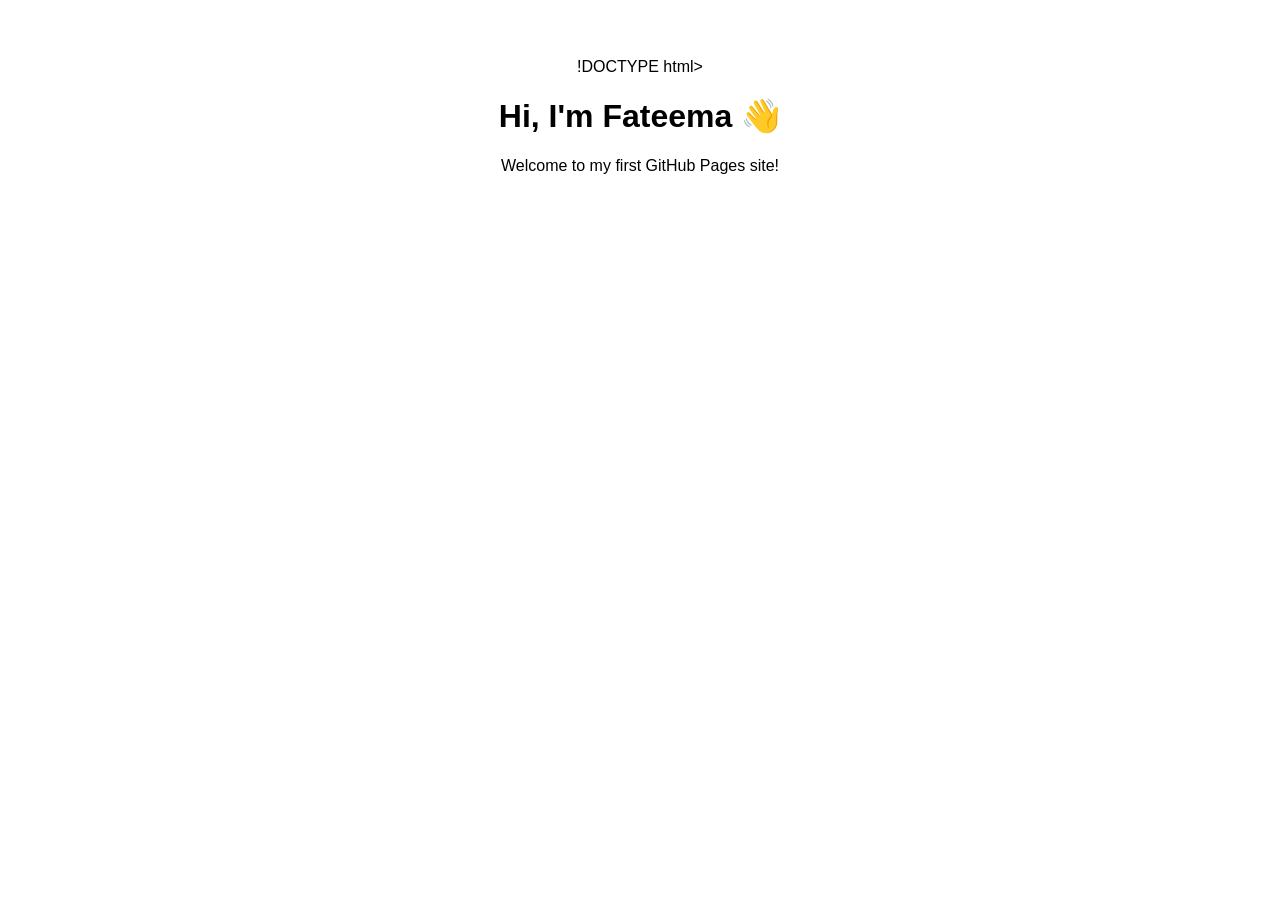
==== index.html @ 7da12f36 "Add initial HTML structure for GitHub Pages site" ====
!DOCTYPE html>
<html lang="en">
<head>
  <meta charset="UTF-8">
  <title>Fateema Ahmad</title>
</head>
<body style="font-family: Arial; text-align: center; padding: 50px;">
  <h1>Hi, I'm Fateema 👋</h1>
  <p>Welcome to my first GitHub Pages site!</p>
</body>
</html>
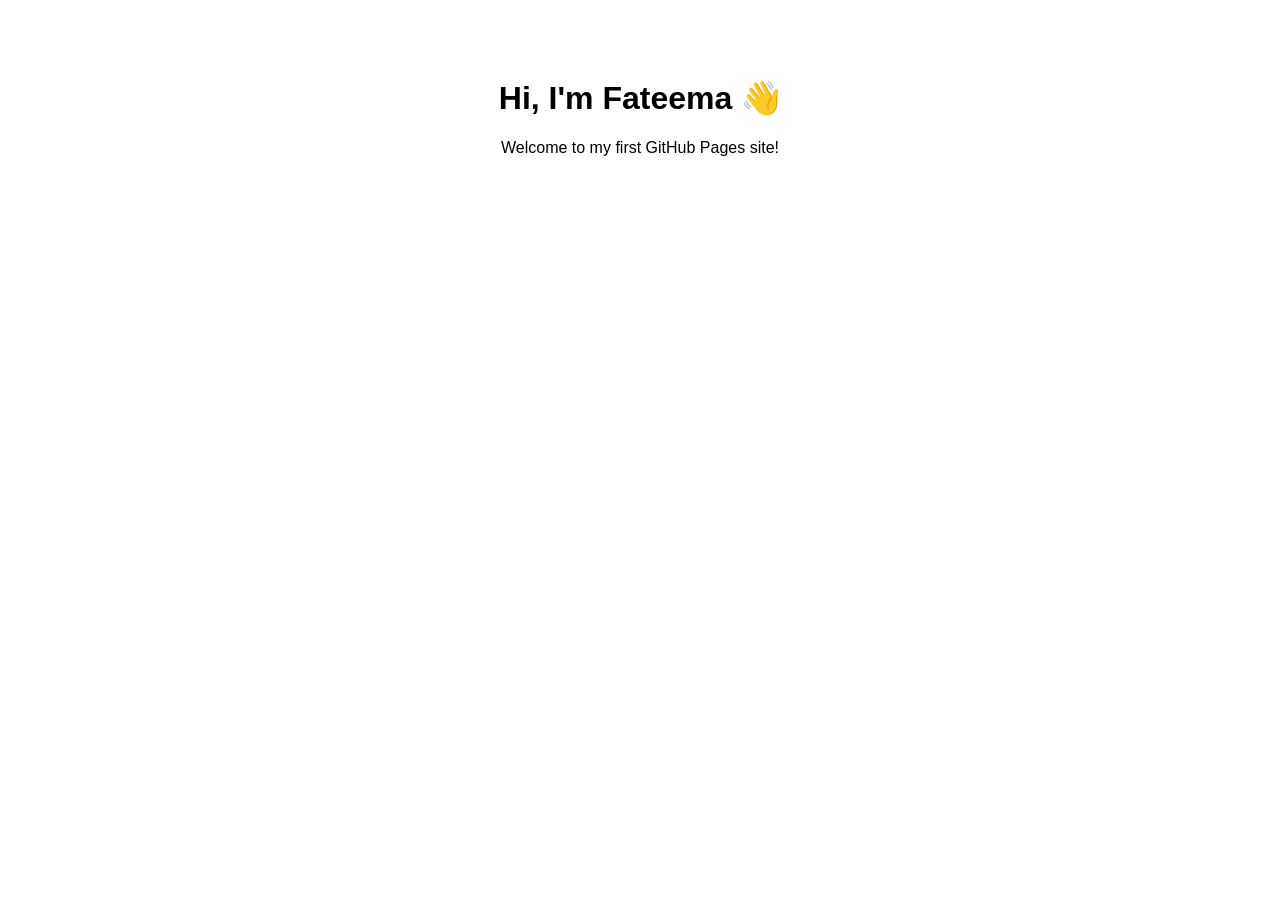
==== commit 7a51bca1: "Fix DOCTYPE declaration in index.html" ====
--- a/index.html
+++ b/index.html
@@ -1,4 +1,4 @@
-!DOCTYPE html>
+<!DOCTYPE html>
 <html lang="en">
 <head>
   <meta charset="UTF-8">
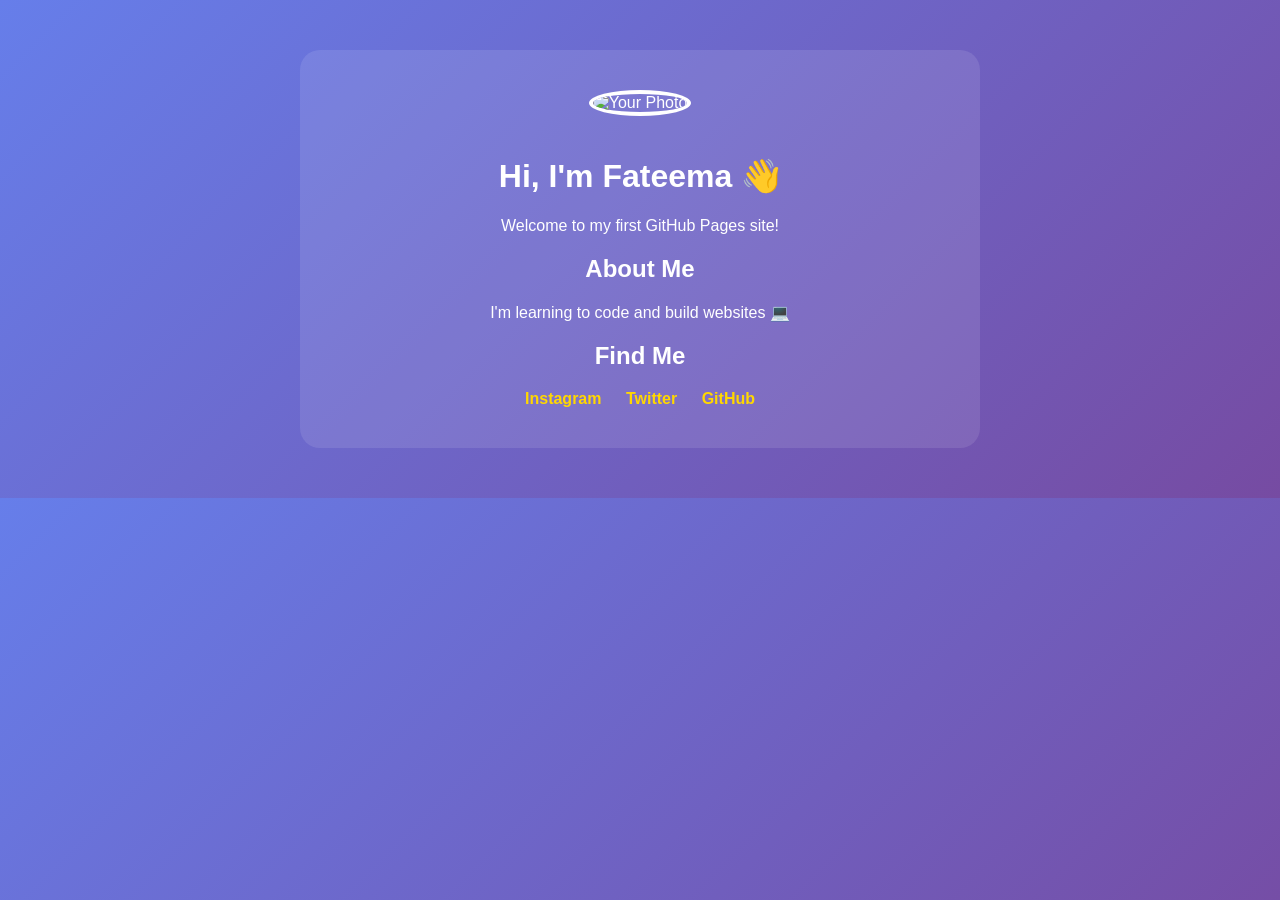
==== commit 79ed0853: "Enhance index.html with styles and layout Added styling and structured content within a card layout." ====
--- a/index.html
+++ b/index.html
@@ -3,9 +3,50 @@
 <head>
   <meta charset="UTF-8">
   <title>Fateema Ahmad</title>
+  <style>
+    body {
+      font-family: Arial;
+      background: linear-gradient(135deg, #667eea 0%, #764ba2 100%);
+      color: white;
+      text-align: center;
+      padding: 50px 20px;
+      margin: 0;
+    }
+    .card {
+      background: rgba(255,255,255,0.1);
+      padding: 40px;
+      border-radius: 20px;
+      max-width: 600px;
+      margin: auto;
+    }
+    img {
+      width: 150px;
+      height: 150px;
+      border-radius: 50%;
+      border: 4px solid white;
+      margin-bottom: 20px;
+    }
+    a {
+      color: #ffd700;
+      text-decoration: none;
+      margin: 0 10px;
+      font-weight: bold;
+    }
+  </style>
 </head>
-<body style="font-family: Arial; text-align: center; padding: 50px;">
-  <h1>Hi, I'm Fateema 👋</h1>
-  <p>Welcome to my first GitHub Pages site!</p>
+<body>
+  <div class="card">
+    <img src="https://via.placeholder.com/150" alt="Your Photo">
+    <h1>Hi, I'm Fateema 👋</h1>
+    <p>Welcome to my first GitHub Pages site!</p>
+    
+    <h2>About Me</h2>
+    <p>I'm learning to code and build websites 💻</p>
+    
+    <h2>Find Me</h2>
+    <a href="https://instagram.com">Instagram</a>
+    <a href="https://twitter.com">Twitter</a>
+    <a href="https://github.com/fateemaahmad929-dot">GitHub</a>
+  </div>
 </body>
 </html>
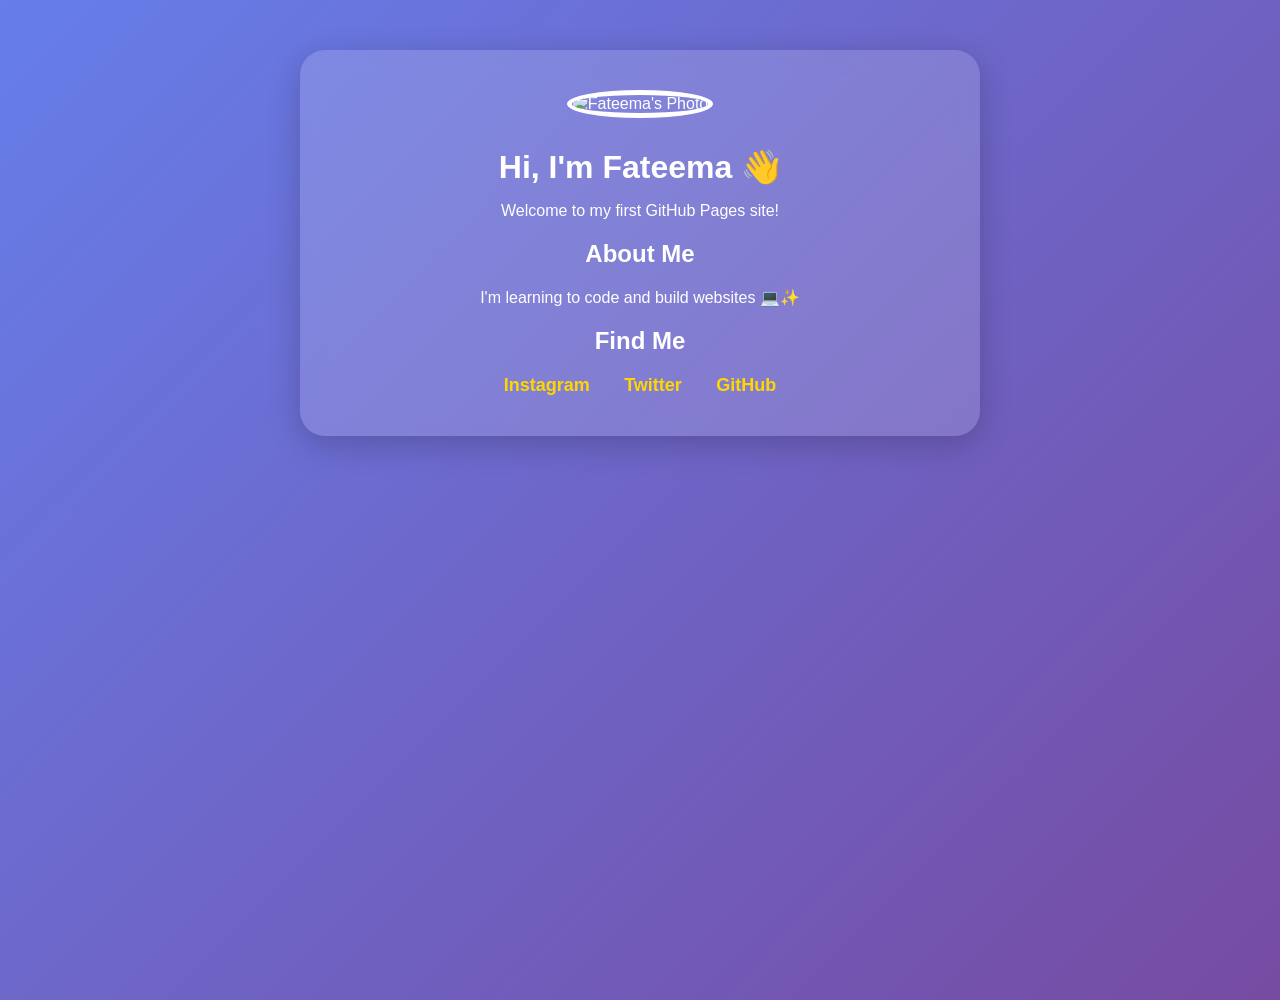
==== commit f60a9fcc: "Update index.html" ====
--- a/index.html
+++ b/index.html
@@ -2,50 +2,58 @@
 <html lang="en">
 <head>
   <meta charset="UTF-8">
+  <meta name="viewport" content="width=device-width, initial-scale=1.0">
   <title>Fateema Ahmad</title>
   <style>
     body {
-      font-family: Arial;
+      font-family: 'Arial', sans-serif;
       background: linear-gradient(135deg, #667eea 0%, #764ba2 100%);
       color: white;
       text-align: center;
       padding: 50px 20px;
       margin: 0;
+      min-height: 100vh;
     }
     .card {
-      background: rgba(255,255,255,0.1);
+      background: rgba(255,255,255,0.15);
+      backdrop-filter: blur(10px);
       padding: 40px;
-      border-radius: 20px;
+      border-radius: 25px;
       max-width: 600px;
       margin: auto;
+      box-shadow: 0 8px 32px rgba(0,0,0,0.2);
     }
     img {
-      width: 150px;
-      height: 150px;
+      width: 180px;
+      height: 180px;
       border-radius: 50%;
-      border: 4px solid white;
+      border: 5px solid white;
+      object-fit: cover;
       margin-bottom: 20px;
     }
+    h1 { margin: 10px 0; }
     a {
       color: #ffd700;
       text-decoration: none;
-      margin: 0 10px;
+      margin: 0 15px;
       font-weight: bold;
+      font-size: 18px;
     }
+    a:hover { text-decoration: underline; }
   </style>
 </head>
 <body>
   <div class="card">
-    <img src="https://via.placeholder.com/150" alt="Your Photo">
+    <img src="fateema.jpg" alt="Fateema's Photo">
     <h1>Hi, I'm Fateema 👋</h1>
     <p>Welcome to my first GitHub Pages site!</p>
     
     <h2>About Me</h2>
-    <p>I'm learning to code and build websites 💻</p>
+    <p>I'm learning to code and build websites 💻✨</p>
     
     <h2>Find Me</h2>
-    <a href="https://instagram.com">Instagram</a>
-    <a href="https://twitter.com">Twitter</a>
+    <a href="https://instagram.com/xaraameen">Instagram</a>
+<a href="https://twitter.com/xaraameen">Twitter</a>
     <a href="https://github.com/fateemaahmad929-dot">GitHub</a>
   </div>
 </body>
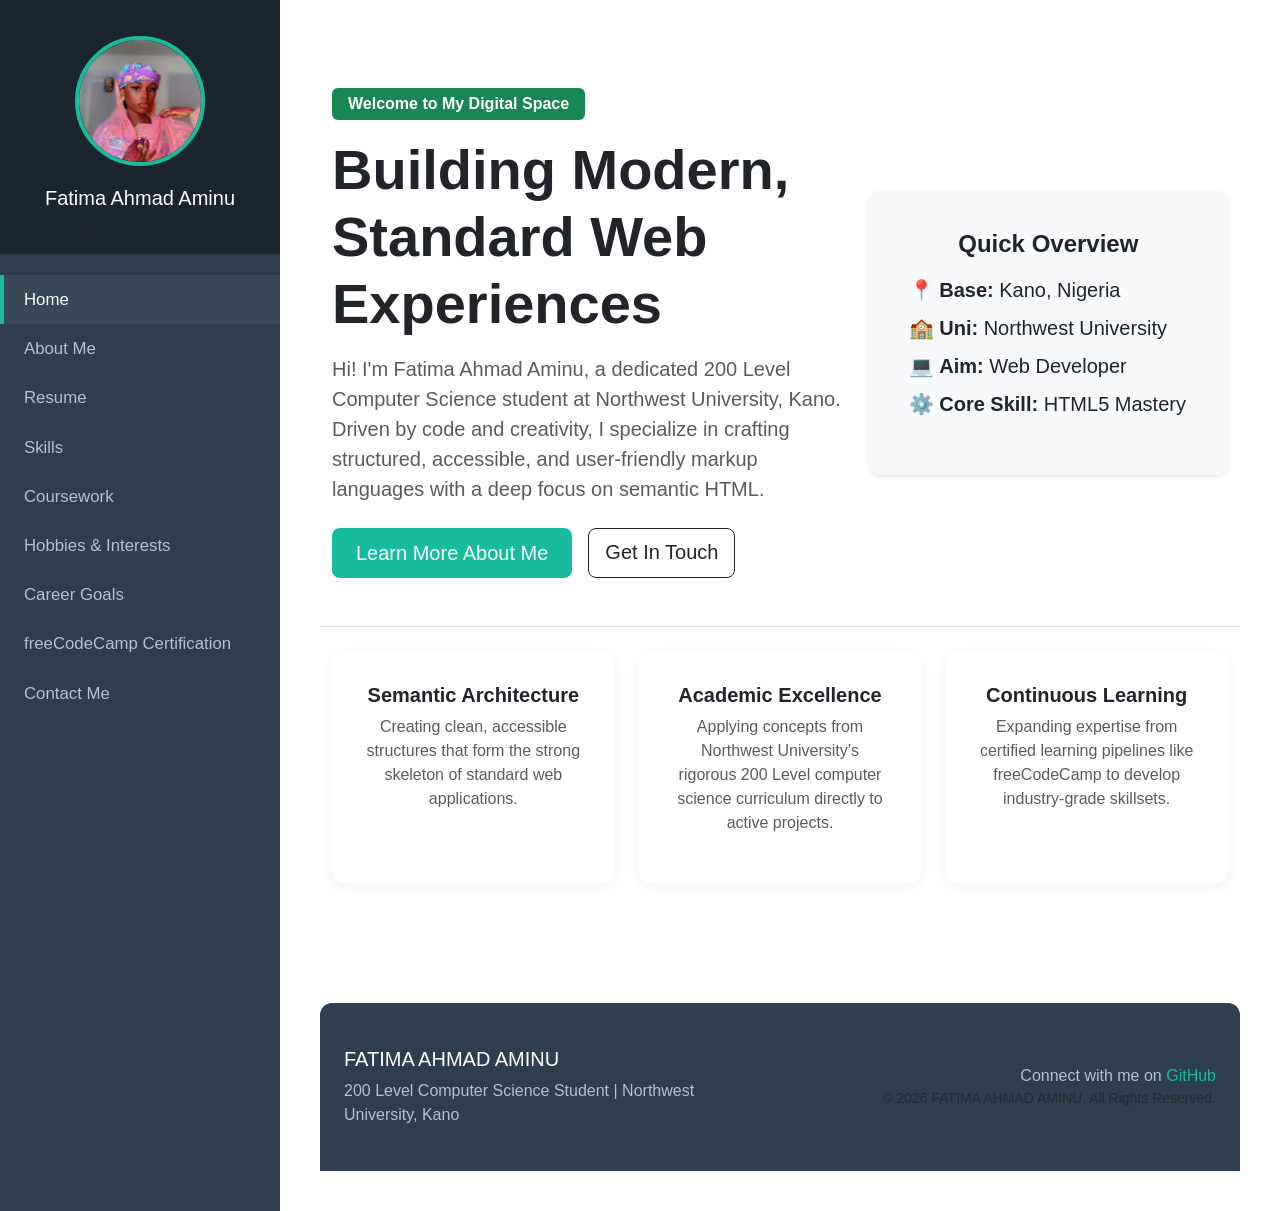
==== commit 4bee51dd: "Update index.html" ====
--- a/index.html
+++ b/index.html
@@ -1,60 +1,131 @@
 <!DOCTYPE html>
 <html lang="en">
 <head>
-  <meta charset="UTF-8">
-  <meta name="viewport" content="width=device-width, initial-scale=1.0">
-  <title>Fateema Ahmad</title>
-  <style>
-    body {
-      font-family: 'Arial', sans-serif;
-      background: linear-gradient(135deg, #667eea 0%, #764ba2 100%);
-      color: white;
-      text-align: center;
-      padding: 50px 20px;
-      margin: 0;
-      min-height: 100vh;
-    }
-    .card {
-      background: rgba(255,255,255,0.15);
-      backdrop-filter: blur(10px);
-      padding: 40px;
-      border-radius: 25px;
-      max-width: 600px;
-      margin: auto;
-      box-shadow: 0 8px 32px rgba(0,0,0,0.2);
-    }
-    img {
-      width: 180px;
-      height: 180px;
-      border-radius: 50%;
-      border: 5px solid white;
-      object-fit: cover;
-      margin-bottom: 20px;
-    }
-    h1 { margin: 10px 0; }
-    a {
-      color: #ffd700;
-      text-decoration: none;
-      margin: 0 15px;
-      font-weight: bold;
-      font-size: 18px;
-    }
-    a:hover { text-decoration: underline; }
-  </style>
+    <meta charset="UTF-8">
+    <meta name="viewport" content="width=device-width, initial-scale=1.0">
+    <title>FATIMA AHMAD AMINU - Professional Portfolio</title>
+    <!-- Bootstrap 5 CSS CDN -->
+    <link href="https://cdn.jsdelivr.net/npm/bootstrap@5.3.2/dist/css/bootstrap.min.css" rel="stylesheet">
+    <link rel="stylesheet" href="style.css">
+    <script src="script.js" defer></script>
 </head>
 <body>
-  <div class="card">
-    <img src="fateema.jpg" alt="Fateema's Photo">
-    <h1>Hi, I'm Fateema 👋</h1>
-    <p>Welcome to my first GitHub Pages site!</p>
-    
-    <h2>About Me</h2>
-    <p>I'm learning to code and build websites 💻✨</p>
-    
-    <h2>Find Me</h2>
-    <a href="https://instagram.com/xaraameen">Instagram</a>
-<a href="https://twitter.com/xaraameen">Twitter</a>
-    <a href="https://github.com/fateemaahmad929-dot">GitHub</a>
-  </div>
+
+<div id="wrapper">
+    <!-- Sidebar -->
+    <nav id="sidebar">
+        <div class="sidebar-header">
+            <div class="profile-img-container pt-3">
+                <img src="profile.jpg" alt="FATIMA AHMAD AMINU Profile Picture">
+            </div>
+            <h5 class="mt-2 mb-0 text-white font-weight-bold">Fatima Ahmad Aminu</h5>
+            <small class="text-muted text-uppercase">Web Developer Aspirant</small>
+        </div>
+
+        <ul class="list-unstyled components">
+            <li><a href="index.html">Home</a></li>
+            <li><a href="about.html">About Me</a></li>
+            <li><a href="resume.html">Resume</a></li>
+            <li><a href="skills.html">Skills</a></li>
+            <li><a href="coursework.html">Coursework</a></li>
+            <li><a href="hobbies.html">Hobbies & Interests</a></li>
+            <li><a href="goals.html">Career Goals</a></li>
+            <li><a href="fcc_journey.html">freeCodeCamp Certification</a></li>
+            <li><a href="contact.html">Contact Me</a></li>
+        </ul>
+    </nav>
+
+    <!-- Page Content -->
+    <div id="content">
+        <!-- Top Responsive Bar -->
+        <nav class="navbar navbar-expand-lg navbar-light bg-light d-lg-none mb-4 shadow-sm rounded">
+            <div class="container-fluid">
+                <button type="button" id="sidebarCollapse" class="btn btn-dark">
+                    <span class="navbar-toggler-icon"></span> Menu
+                </button>
+                <span class="navbar-brand ms-3">FATIMA AHMAD AMINU</span>
+            </div>
+        </nav>
+
+        <main>
+            <section class="hero-section py-5">
+    <div class="container">
+        <div class="row align-items-center">
+            <div class="col-lg-7">
+                <span class="badge bg-success mb-3 px-3 py-2 fs-6">Welcome to My Digital Space</span>
+                <h1 class="display-4 fw-bold text-dark">Building Modern, Standard Web Experiences</h1>
+                <p class="lead text-muted mt-3">
+                    Hi! I'm <strong>Fatima Ahmad Aminu</strong>, a dedicated 200 Level Computer Science student at <strong>Northwest University, Kano</strong>. Driven by code and creativity, I specialize in crafting structured, accessible, and user-friendly markup languages with a deep focus on semantic HTML.
+                </p>
+                <div class="d-flex gap-3 mt-4">
+                    <a href="about.html" class="btn btn-custom btn-lg">Learn More About Me</a>
+                    <a href="contact.html" class="btn btn-outline-dark btn-lg">Get In Touch</a>
+                </div>
+            </div>
+            <div class="col-lg-5 text-center mt-5 mt-lg-0">
+                <div class="card p-4 shadow-sm border-0 bg-light">
+                    <div class="card-body">
+                        <h4 class="fw-bold mb-3">Quick Overview</h4>
+                        <ul class="list-unstyled text-start fs-5">
+                            <li class="mb-2">📍 <strong>Base:</strong> Kano, Nigeria</li>
+                            <li class="mb-2">🏫 <strong>Uni:</strong> Northwest University</li>
+                            <li class="mb-2">💻 <strong>Aim:</strong> Web Developer</li>
+                            <li class="mb-2">⚙️ <strong>Core Skill:</strong> HTML5 Mastery</li>
+                        </ul>
+                    </div>
+                </div>
+            </div>
+        </div>
+
+        <div class="row mt-5 pt-4 border-top">
+            <div class="col-md-4 mb-4">
+                <div class="card p-3 h-100 text-center">
+                    <div class="card-body">
+                        <h3 class="h5 fw-bold text-dark">Semantic Architecture</h3>
+                        <p class="text-muted">Creating clean, accessible structures that form the strong skeleton of standard web applications.</p>
+                    </div>
+                </div>
+            </div>
+            <div class="col-md-4 mb-4">
+                <div class="card p-3 h-100 text-center">
+                    <div class="card-body">
+                        <h3 class="h5 fw-bold text-dark">Academic Excellence</h3>
+                        <p class="text-muted">Applying concepts from Northwest University’s rigorous 200 Level computer science curriculum directly to active projects.</p>
+                    </div>
+                </div>
+            </div>
+            <div class="col-md-4 mb-4">
+                <div class="card p-3 h-100 text-center">
+                    <div class="card-body">
+                        <h3 class="h5 fw-bold text-dark">Continuous Learning</h3>
+                        <p class="text-muted">Expanding expertise from certified learning pipelines like freeCodeCamp to develop industry-grade skillsets.</p>
+                    </div>
+                </div>
+            </div>
+        </div>
+    </div>
+</section>
+        </main>
+
+        <!-- Footer -->
+        <footer class="text-center text-lg-start mt-5">
+            <div class="container p-4">
+                <div class="row align-items-center">
+                    <div class="col-lg-6 col-md-12 mb-4 mb-md-0 text-center text-lg-start">
+                        <h5 class="text-uppercase text-white">Fatima Ahmad Aminu</h5>
+                        <p class="mb-0">200 Level Computer Science Student | Northwest University, Kano</p>
+                    </div>
+                    <div class="col-lg-6 col-md-12 text-center text-lg-end">
+                        <p class="mb-0">Connect with me on <a href="https://github.com/fateemaahmad929-dot" target="_blank">GitHub</a></p>
+                        <p class="small text-muted mb-0">&copy; 2026 FATIMA AHMAD AMINU. All Rights Reserved.</p>
+                    </div>
+                </div>
+            </div>
+        </footer>
+    </div>
+</div>
+
+<!-- Bootstrap 5 Bundle JS with Popper -->
+<script src="https://cdn.jsdelivr.net/npm/bootstrap@5.3.2/dist/js/bootstrap.bundle.min.js"></script>
 </body>
-</html>
+</html>
--- a/style.css
+++ b/style.css
@@ -0,0 +1,146 @@
+:root {
+    --primary-color: #2c3e50;
+    --secondary-color: #18bc9c;
+    --dark-color: #2c3e50;
+    --light-color: #f8f9fa;
+    --accent-color: #e74c3c;
+    --sidebar-width: 280px;
+    --font-family: 'Segoe UI', Tahoma, Geneva, Verdana, sans-serif;
+}
+
+body {
+    font-family: var(--font-family);
+    background-color: #f4f6f9;
+    color: #333;
+    overflow-x: hidden;
+}
+
+/* Sidebar Navigation Layout */
+#wrapper {
+    display: flex;
+    width: 100%;
+    align-items: stretch;
+    min-height: 100vh;
+}
+
+#sidebar {
+    min-width: var(--sidebar-width);
+    max-width: var(--sidebar-width);
+    background: var(--dark-color);
+    color: #fff;
+    transition: all 0.3s;
+    z-index: 999;
+}
+
+#sidebar .sidebar-header {
+    padding: 20px;
+    background: #1a252f;
+    text-align: center;
+    border-bottom: 1px solid rgba(255,255,255,0.1);
+}
+
+#sidebar ul.components {
+    padding: 20px 0;
+}
+
+#sidebar ul li a {
+    padding: 12px 20px;
+    font-size: 1.05em;
+    display: block;
+    color: #b3c1d1;
+    text-decoration: none;
+    transition: all 0.2s ease;
+    border-left: 4px solid transparent;
+}
+
+#sidebar ul li a:hover, #sidebar ul li.active > a {
+    color: #fff;
+    background: rgba(255,255,255,0.05);
+    border-left: 4px solid var(--secondary-color);
+}
+
+#content {
+    width: 100%;
+    padding: 40px;
+    min-height: 100vh;
+    transition: all 0.3s;
+    background: #ffffff;
+}
+
+/* Navbar Toggle for Mobile */
+#sidebarCollapse {
+    display: none;
+}
+
+/* Header & Card Customizations */
+.profile-img-container {
+    text-align: center;
+    margin-bottom: 20px;
+}
+
+.profile-img-container img {
+    width: 130px;
+    height: 130px;
+    border-radius: 50%;
+    border: 4px solid var(--secondary-color);
+    object-fit: cover;
+}
+
+.card {
+    border: none;
+    box-shadow: 0 4px 15px rgba(0,0,0,0.05);
+    border-radius: 12px;
+    transition: transform 0.3s;
+}
+
+.card:hover {
+    transform: translateY(-5px);
+}
+
+.btn-custom {
+    background-color: var(--secondary-color);
+    color: white;
+    border: none;
+    padding: 10px 24px;
+    border-radius: 8px;
+    transition: all 0.3s;
+}
+
+.btn-custom:hover {
+    background-color: #128f76;
+    color: white;
+}
+
+/* Footer Styling */
+footer {
+    background: var(--dark-color);
+    color: #b3c1d1;
+    padding: 20px 0;
+    margin-top: 50px;
+    border-radius: 12px 12px 0 0;
+}
+
+footer a {
+    color: var(--secondary-color);
+    text-decoration: none;
+}
+
+footer a:hover {
+    color: #fff;
+}
+
+/* Responsive Rules */
+@media (max-width: 991.98px) {
+    #sidebar {
+        margin-left: calc(-1 * var(--sidebar-width));
+    }
+    #sidebar.active {
+        margin-left: 0;
+    }
+    #sidebarCollapse {
+        display: block;
+    }
+    #content {
+        padding: 20px;
+    }
+}
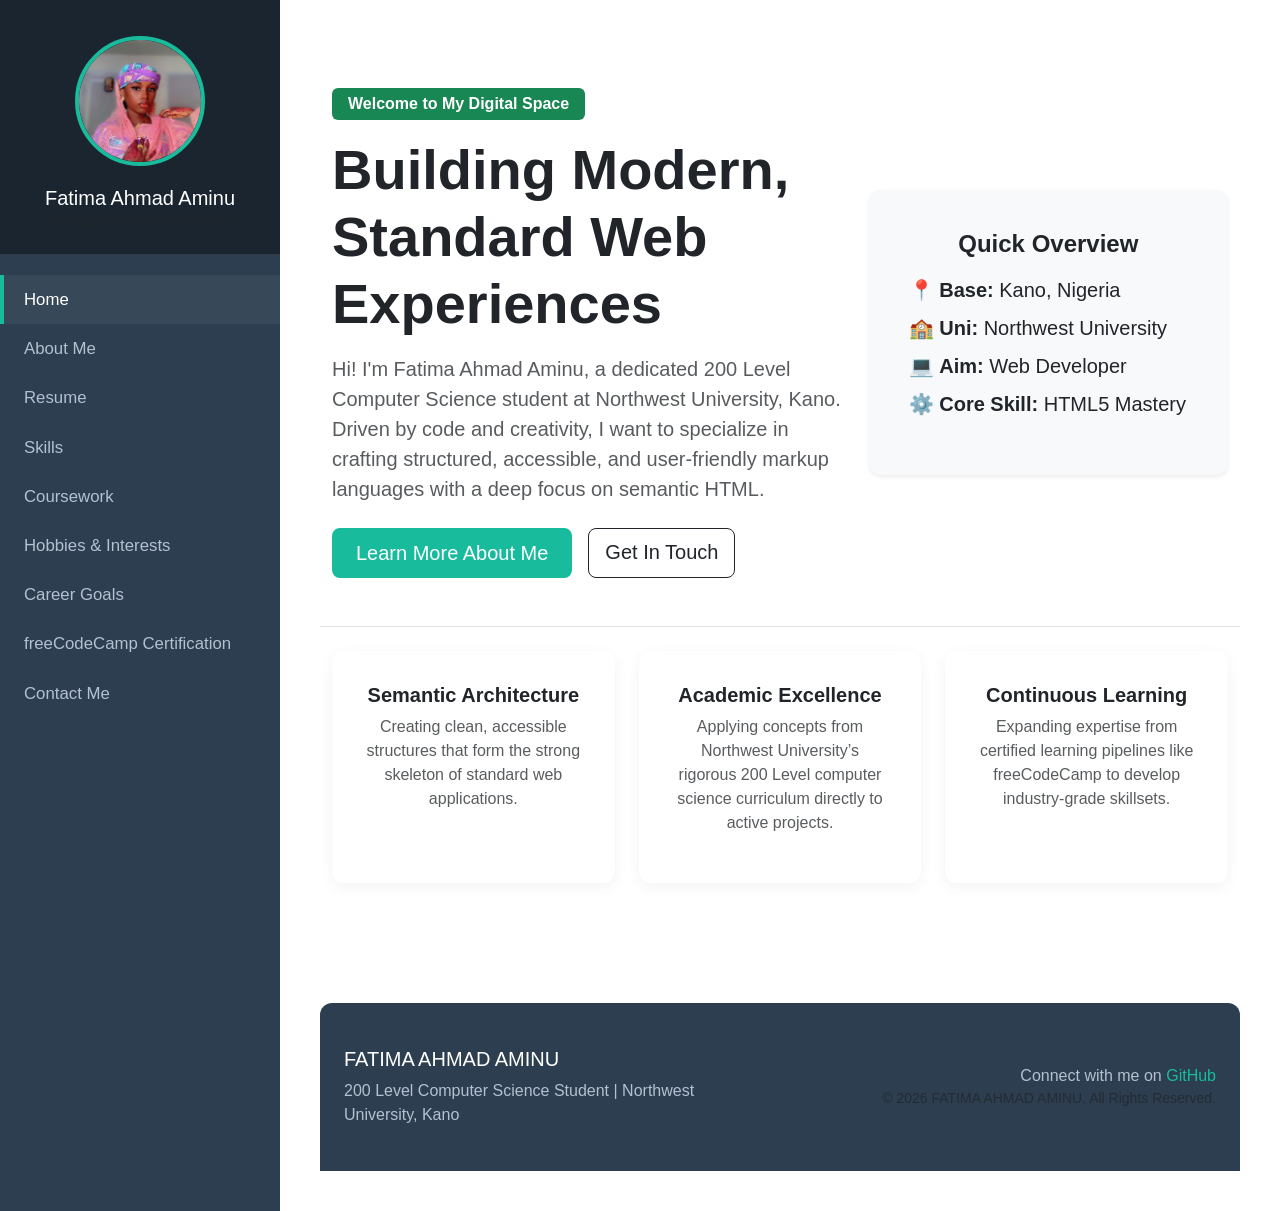
==== commit 091d1b8a: "Update index.html" ====
--- a/index.html
+++ b/index.html
@@ -55,7 +55,7 @@
                 <span class="badge bg-success mb-3 px-3 py-2 fs-6">Welcome to My Digital Space</span>
                 <h1 class="display-4 fw-bold text-dark">Building Modern, Standard Web Experiences</h1>
                 <p class="lead text-muted mt-3">
-                    Hi! I'm <strong>Fatima Ahmad Aminu</strong>, a dedicated 200 Level Computer Science student at <strong>Northwest University, Kano</strong>. Driven by code and creativity, I specialize in crafting structured, accessible, and user-friendly markup languages with a deep focus on semantic HTML.
+                    Hi! I'm <strong>Fatima Ahmad Aminu</strong>, a dedicated 200 Level Computer Science student at <strong>Northwest University, Kano</strong>. Driven by code and creativity, I want to specialize in crafting structured, accessible, and user-friendly markup languages with a deep focus on semantic HTML.
                 </p>
                 <div class="d-flex gap-3 mt-4">
                     <a href="about.html" class="btn btn-custom btn-lg">Learn More About Me</a>
